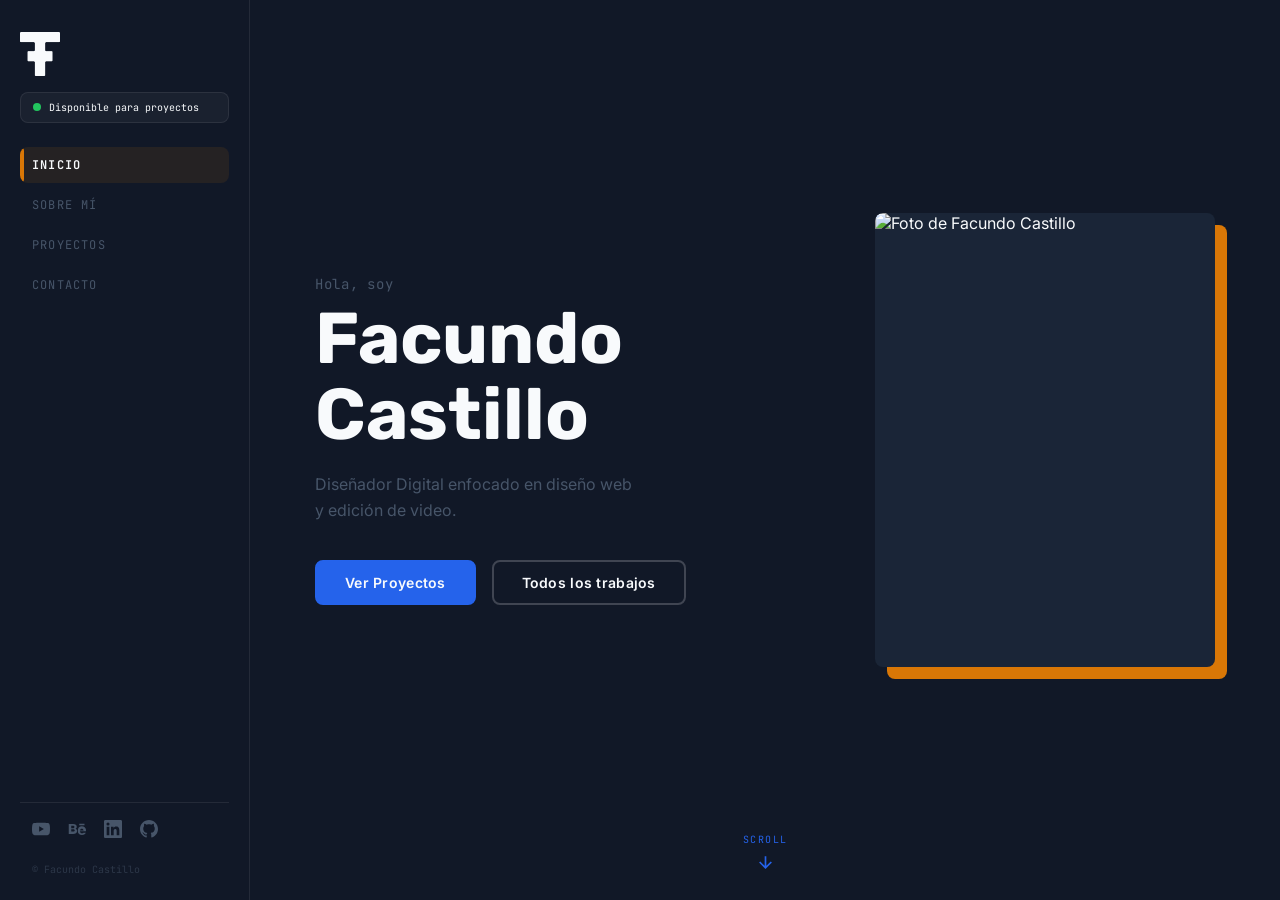
==== index.html @ 92f3fc0a "Portfolio Diseñador Digital" ====
<!DOCTYPE html>
<html lang="es">
<head>
  <meta charset="UTF-8" />
  <meta name="viewport" content="width=device-width, initial-scale=1.0" />
  <title>Facundo Castillo — Diseñador Digital</title>
  <link rel="preconnect" href="https://fonts.googleapis.com" />
  <link rel="preconnect" href="https://fonts.gstatic.com" crossorigin />
  <link href="https://fonts.googleapis.com/css2?family=Rubik:wght@700;900&family=Inter:wght@400;600&family=JetBrains+Mono:wght@400;600&display=swap" rel="stylesheet" />
  <link rel="stylesheet" href="estilos.css" />
</head>
<body>

  <!-- ===================== MENÚ LATERAL (DESKTOP) ===================== -->
  <nav class="menuLateral" id="menuLateral" aria-label="Navegación principal">

    <!-- Logo -->
    <div class="menuLateral__logo">
      <img src="img/logo.png" alt="Logo FC" class="logoImg">
    </div>

    <!-- Indicador de disponibilidad -->
    <div class="indicadorDisponibilidad" id="indicadorDisponibilidad">
      <span class="indicadorDisponibilidad__circulo" id="circuloEstado"></span>
      <span class="indicadorDisponibilidad__texto" id="textoEstado">Disponible para proyectos</span>
    </div>

    <!-- Links de navegación -->
    <ul class="menuLateral__lista" role="list">
      <li class="menuLateral__item">
        <a href="#inicio" class="menuLateral__enlace activo" data-seccion="inicio">
          <span class="menuLateral__indicador"></span>
          INICIO
        </a>
      </li>
      <li class="menuLateral__item">
        <a href="#sobreMi" class="menuLateral__enlace" data-seccion="sobreMi">
          <span class="menuLateral__indicador"></span>
          SOBRE MÍ
        </a>
      </li>
      <li class="menuLateral__item">
        <a href="#proyectos" class="menuLateral__enlace" data-seccion="proyectos">
          <span class="menuLateral__indicador"></span>
          PROYECTOS
        </a>
      </li>
      <li class="menuLateral__item">
        <a href="#contacto" class="menuLateral__enlace" data-seccion="contacto">
          <span class="menuLateral__indicador"></span>
          CONTACTO
        </a>
      </li>
    </ul>

    <!-- Redes sociales -->
    <div class="menuLateral__redes">
      <a href="#" class="redSocial" aria-label="YouTube" title="YouTube">
        <svg viewBox="0 0 24 24" fill="currentColor"><path d="M23.498 6.186a3.016 3.016 0 0 0-2.122-2.136C19.505 3.545 12 3.545 12 3.545s-7.505 0-9.377.505A3.017 3.017 0 0 0 .502 6.186C0 8.07 0 12 0 12s0 3.93.502 5.814a3.016 3.016 0 0 0 2.122 2.136c1.871.505 9.376.505 9.376.505s7.505 0 9.377-.505a3.015 3.015 0 0 0 2.122-2.136C24 15.93 24 12 24 12s0-3.93-.502-5.814zM9.545 15.568V8.432L15.818 12l-6.273 3.568z"/></svg>
      </a>
      <a href="#" class="redSocial" aria-label="Behance" title="Behance">
        <svg viewBox="0 0 24 24" fill="currentColor"><path d="M22 7h-7V5h7v2zm1.726 10c-.442 1.297-2.029 3-5.101 3-3.074 0-5.564-1.729-5.564-5.675 0-3.91 2.325-5.92 5.466-5.92 3.082 0 4.964 1.782 5.375 4.426.078.506.109 1.188.095 2.14H15.97c.13 3.211 3.483 3.312 4.588 2.029H23.726zm-7.714-3.073h4.738c-.109-1.862-1.287-2.406-2.188-2.406-1.013 0-2.28.515-2.55 2.406zM9.897 11.575c1.091-.46 1.752-1.354 1.752-2.668 0-2.339-1.688-3.672-4.675-3.672H1v13.532h5.848c3.253 0 5.255-1.483 5.255-4.053 0-1.544-.752-2.742-2.206-3.139zM4.348 7.762h2.287c1.039 0 1.935.389 1.935 1.543 0 1.154-.896 1.622-1.935 1.622H4.348V7.762zm0 7.512v-2.858h2.524c1.217 0 2.094.524 2.094 1.462 0 1.01-.877 1.396-2.094 1.396H4.348z"/></svg>
      </a>
      <a href="#" class="redSocial" aria-label="LinkedIn" title="LinkedIn">
        <svg viewBox="0 0 24 24" fill="currentColor"><path d="M20.447 20.452h-3.554v-5.569c0-1.328-.027-3.037-1.852-3.037-1.853 0-2.136 1.445-2.136 2.939v5.667H9.351V9h3.414v1.561h.046c.477-.9 1.637-1.85 3.37-1.85 3.601 0 4.267 2.37 4.267 5.455v6.286zM5.337 7.433a2.062 2.062 0 0 1-2.063-2.065 2.064 2.064 0 1 1 2.063 2.065zm1.782 13.019H3.555V9h3.564v11.452zM22.225 0H1.771C.792 0 0 .774 0 1.729v20.542C0 23.227.792 24 1.771 24h20.451C23.2 24 24 23.227 24 22.271V1.729C24 .774 23.2 0 22.222 0h.003z"/></svg>
      </a>
      <a href="#" class="redSocial" aria-label="GitHub" title="GitHub">
        <svg viewBox="0 0 24 24" fill="currentColor"><path d="M12 0c-6.626 0-12 5.373-12 12 0 5.302 3.438 9.8 8.207 11.387.599.111.793-.261.793-.577v-2.234c-3.338.726-4.033-1.416-4.033-1.416-.546-1.387-1.333-1.756-1.333-1.756-1.089-.745.083-.729.083-.729 1.205.084 1.839 1.237 1.839 1.237 1.07 1.834 2.807 1.304 3.492.997.107-.775.418-1.305.762-1.604-2.665-.305-5.467-1.334-5.467-5.931 0-1.311.469-2.381 1.236-3.221-.124-.303-.535-1.524.117-3.176 0 0 1.008-.322 3.301 1.23.957-.266 1.983-.399 3.003-.404 1.02.005 2.047.138 3.006.404 2.291-1.552 3.297-1.23 3.297-1.23.653 1.653.242 2.874.118 3.176.77.84 1.235 1.911 1.235 3.221 0 4.609-2.807 5.624-5.479 5.921.43.372.823 1.102.823 2.222v3.293c0 .319.192.694.801.576 4.765-1.589 8.199-6.086 8.199-11.386 0-6.627-5.373-12-12-12z"/></svg>
      </a>
    </div>

    <!-- Copyright -->
    <p class="menuLateral__copyright">© Facundo Castillo</p>
  </nav>

  <!-- ===================== CONTENIDO PRINCIPAL ===================== -->
  <main class="contenedorPrincipal" id="contenedorPrincipal">

    <!-- ===== SECCIÓN 1: INICIO / HERO ===== -->
    <section class="seccion seccionInicio" id="inicio" data-seccion="inicio">
      <div class="seccionInicio__contenido">
        <div class="seccionInicio__texto">
          <p class="seccionInicio__saludo">Hola, soy</p>
          <h1 class="seccionInicio__nombre">Facundo<br>Castillo</h1>
          <p class="seccionInicio__descripcion">
            Diseñador Digital enfocado en diseño web<br>y edición de video.
          </p>
          <div class="seccionInicio__botones">
            <a href="#proyectos" class="boton boton--primario">Ver Proyectos</a>
            <a href="proyectos.html" class="boton boton--secundario">Todos los trabajos</a>
          </div>
        </div>

        <!-- Foto con bloque Amber detrás -->
        <div class="seccionInicio__fotoContenedor">
          <div class="bloqueAmber" aria-hidden="true"></div>
          <div class="seccionInicio__fotoMarco">
            <img
              src="img/facundocastillo1.png"
              alt="Foto de Facundo Castillo"
              class="seccionInicio__foto"
              loading="eager"
            />
          </div>
        </div>
      </div>

      <!-- Indicador scroll -->
      <div class="indicadorScroll" aria-hidden="true">
        <span class="indicadorScroll__texto">SCROLL</span>
        <svg class="indicadorScroll__flecha" viewBox="0 0 24 24" fill="none" stroke="currentColor" stroke-width="2">
          <path d="M12 5v14M5 12l7 7 7-7"/>
        </svg>
      </div>
    </section>

    <!-- ===== SECCIÓN 2: SOBRE MÍ ===== -->
    <section class="seccion seccionSobreMi" id="sobreMi" data-seccion="sobreMi">
      <div class="seccionSobreMi__contenido">
        <div class="seccionSobreMi__encabezado animarEntrada">
          <span class="etiquetaTecnica">//about_me</span>
          <h2 class="seccionSobreMi__titulo">Sobre Mí</h2>
        </div>

        <div class="seccionSobreMi__grid">
          <div class="seccionSobreMi__texto animarEntrada">
            <p>Soy diseñador digital y me interesa el diseño como un proceso de construcción. Busco llegar a soluciones claras y funcionales a partir de decisiones concretas, entendiendo el diseño como una forma de comunicar con propósito.</p>
            <p>Vengo de disciplinas como la música, el skate o los videojuegos, donde mejorar implica práctica y repetición. Con el diseño me pasa algo similar: entiendo cada proyecto como un recorrido donde voy ordenando ideas hasta que encajan y cumplen una función clara.</p>
            <p>Trabajo principalmente en desarrollo web y contenido visual. Me interesa que lo que hago funcione, sea claro y se entienda, sin agregar complejidad innecesaria.</p>
          </div>

          <div class="seccionSobreMi__habilidades animarEntrada">
            <div class="tarjetaHabilidad">
              <span class="etiquetaTecnica">01</span>
              <h3>Diseño Web</h3>
              <p>UI/UX, prototipado, sistemas de diseño y componentes listos para producción.</p>
            </div>
            <div class="tarjetaHabilidad">
              <span class="etiquetaTecnica">02</span>
              <h3>Identidad Visual</h3>
              <p>Marca personal y corporativa, manuales de marca y sistemas visuales coherentes.</p>
            </div>
            <div class="tarjetaHabilidad">
              <span class="etiquetaTecnica">03</span>
              <h3>Edición de Video</h3>
              <p>Contenido audiovisual, motion graphics y piezas para redes sociales y plataformas.</p>
            </div>
          </div>
        </div>
      </div>

      <div class="indicadorScroll" aria-hidden="true">
        <span class="indicadorScroll__texto">SCROLL</span>
        <svg class="indicadorScroll__flecha" viewBox="0 0 24 24" fill="none" stroke="currentColor" stroke-width="2">
          <path d="M12 5v14M5 12l7 7 7-7"/>
        </svg>
      </div>
    </section>

    <!-- ===== SECCIÓN 3: PROYECTOS ===== -->
    <section class="seccion seccionProyectos" id="proyectos" data-seccion="proyectos">
      <div class="seccionProyectos__contenido">
        <div class="seccionProyectos__encabezado animarEntrada">
          <span class="etiquetaTecnica">//projects</span>
          <h2 class="seccionProyectos__titulo">Mis Proyectos</h2>
        </div>

        <!-- Grilla de ladrillos trabados -->
        <div class="rejillaLadrillos animarEntrada">

          <!-- Tarjeta grande -->
          <a href="proyectos.html" class="tarjetaLadrillo tarjetaLadrillo--grande" aria-label="Ver proyecto destacado">
            <div class="tarjetaLadrillo__imagen tarjetaLadrillo__imagen--placeholder">
              <div class="tarjetaLadrillo__overlay">
                <span class="etiquetaTecnica">2024</span>
                <h3>Identidad de Marca — FC</h3>
                <p>Diseño de sistema visual completo, logotipo y manual de marca personal.</p>
                <span class="tarjetaLadrillo__cta">Ver proyecto →</span>
              </div>
            </div>
          </a>

          <!-- Columna de tarjetas pequeñas -->
          <div class="columnaLadrillos">
            <a href="proyectos.html" class="tarjetaLadrillo tarjetaLadrillo--pequeña" aria-label="Ver proyecto web">
              <div class="tarjetaLadrillo__imagen tarjetaLadrillo__imagen--placeholder2">
                <div class="tarjetaLadrillo__overlay">
                  <span class="etiquetaTecnica">2024</span>
                  <h3>Portfolio Web</h3>
                  <span class="tarjetaLadrillo__cta">Ver proyecto →</span>
                </div>
              </div>
            </a>
            <a href="proyectos.html" class="tarjetaLadrillo tarjetaLadrillo--pequeña" aria-label="Ver proyecto de video">
              <div class="tarjetaLadrillo__imagen tarjetaLadrillo__imagen--placeholder3">
                <div class="tarjetaLadrillo__overlay">
                  <span class="etiquetaTecnica">2023</span>
                  <h3>Video Editorial</h3>
                  <span class="tarjetaLadrillo__cta">Ver proyecto →</span>
                </div>
              </div>
            </a>
          </div>
        </div>

        <div class="seccionProyectos__pie animarEntrada">
          <a href="proyectos.html" class="enlaceVerTodos">Ver todos los proyectos →</a>
        </div>
      </div>

      <div class="indicadorScroll" aria-hidden="true">
        <span class="indicadorScroll__texto">SCROLL</span>
        <svg class="indicadorScroll__flecha" viewBox="0 0 24 24" fill="none" stroke="currentColor" stroke-width="2">
          <path d="M12 5v14M5 12l7 7 7-7"/>
        </svg>
      </div>
    </section>

    <!-- ===== SECCIÓN 4: CONTACTO ===== -->
    <section class="seccion seccionContacto" id="contacto" data-seccion="contacto">
      <div class="seccionContacto__contenido">
        <div class="animarEntrada">
          <span class="etiquetaTecnica">//contact</span>
          <h2 class="seccionContacto__titulo">¿Trabajamos<br><em>juntos</em>?</h2>
          <p class="seccionContacto__descripcion">
            Estoy disponible para proyectos freelance, colaboraciones y oportunidades a tiempo completo. Si tenés un proyecto en mente, hablemos.
          </p>
          <a href="mailto:hola@facundocastillo.com" class="boton boton--primario boton--grande">
            Escribime un mensaje
          </a>
        </div>

        <div class="seccionContacto__datos animarEntrada">
          <div class="datoContacto">
            <span class="etiquetaTecnica">email</span>
            <a href="mailto:hola@facundocastillo.com">hola@facundocastillo.com</a>
          </div>
          <div class="datoContacto">
            <span class="etiquetaTecnica">ubicación</span>
            <span>Montevideo, Uruguay</span>
          </div>
          <div class="datoContacto">
            <span class="etiquetaTecnica">disponibilidad</span>
            <span class="estadoDisponible">● Abierto a proyectos</span>
          </div>
        </div>
      </div>

      <footer class="piePagina">
        <p>© 2024 Facundo Castillo. Diseñado y construido con propósito.</p>
      </footer>
    </section>

  </main>

  <!-- ===================== MENÚ INFERIOR (MOBILE) ===================== -->
  <nav class="menuMobile" id="menuMobile" aria-label="Navegación móvil">
    <a href="#inicio" class="menuMobile__item activo" data-seccion="inicio">
      <svg viewBox="0 0 24 24" fill="none" stroke="currentColor" stroke-width="2"><path d="M3 9l9-7 9 7v11a2 2 0 0 1-2 2H5a2 2 0 0 1-2-2z"/><polyline points="9 22 9 12 15 12 15 22"/></svg>
      <span>Inicio</span>
    </a>
    <a href="#sobreMi" class="menuMobile__item" data-seccion="sobreMi">
      <svg viewBox="0 0 24 24" fill="none" stroke="currentColor" stroke-width="2"><path d="M20 21v-2a4 4 0 0 0-4-4H8a4 4 0 0 0-4 4v2"/><circle cx="12" cy="7" r="4"/></svg>
      <span>Sobre Mí</span>
    </a>
    <a href="#proyectos" class="menuMobile__item" data-seccion="proyectos">
      <svg viewBox="0 0 24 24" fill="none" stroke="currentColor" stroke-width="2"><rect x="3" y="3" width="7" height="7"/><rect x="14" y="3" width="7" height="7"/><rect x="14" y="14" width="7" height="7"/><rect x="3" y="14" width="7" height="7"/></svg>
      <span>Proyectos</span>
    </a>
    <a href="#contacto" class="menuMobile__item" data-seccion="contacto">
      <svg viewBox="0 0 24 24" fill="none" stroke="currentColor" stroke-width="2"><path d="M4 4h16c1.1 0 2 .9 2 2v12c0 1.1-.9 2-2 2H4c-1.1 0-2-.9-2-2V6c0-1.1.9-2 2-2z"/><polyline points="22,6 12,13 2,6"/></svg>
      <span>Contacto</span>
    </a>
  </nav>

  <script src="scripts.js"></script>
</body>
</html>
---- estilos.css ----
/* ================================================================
   FACUNDO CASTILLO — Portfolio Personal
   Sistema de diseño basado en manual de marca
   ================================================================ */

/* ---------------------------------------------------------------
   VARIABLES GLOBALES (Sistema de colores y tipografías)
--------------------------------------------------------------- */
:root {
  /* Colores principales */
  --color-fondo:          #111827; /* Oxford Blue */
  --color-texto:          #F8FAFC; /* Ghost White */
  --color-acento:         #2563EB; /* Electric Blue */
  --color-cuerpo:         #475569; /* Slate Grey */
  --color-autor:          #D97706; /* Amber */

  /* Colores derivados */
  --color-superficie:     #1a2537;
  --color-borde:          rgba(248, 250, 252, 0.08);
  --color-overlay:        rgba(17, 24, 39, 0.85);

  /* Tipografías */
  --fuente-logo:          'Rubik', sans-serif;
  --fuente-lectura:       'Inter', sans-serif;
  --fuente-tecnica:       'JetBrains Mono', monospace;

  /* Espaciados */
  --ancho-menu:           250px;
  --alto-menu-mobile:     70px;
  --radio-borde:          8px;

  /* Transiciones */
  --transicion-rebote:    cubic-bezier(0.34, 1.56, 0.64, 1);
  --transicion-suave:     cubic-bezier(0.25, 0.46, 0.45, 0.94);
  --duracion-animacion:   0.6s;
}

/* ---------------------------------------------------------------
   RESET Y BASE
--------------------------------------------------------------- */
*, *::before, *::after {
  box-sizing: border-box;
  margin: 0;
  padding: 0;
}

html {
  scroll-behavior: smooth;
  font-size: 16px;
  -webkit-font-smoothing: antialiased;
  -moz-osx-font-smoothing: grayscale;
}

body {
  background-color: var(--color-fondo);
  color: var(--color-texto);
  font-family: var(--fuente-lectura);
  overflow-x: hidden;
}

a {
  color: inherit;
  text-decoration: none;
}

img {
  max-width: 100%;
  display: block;
}

ul { list-style: none; }

/* ---------------------------------------------------------------
   LAYOUT PRINCIPAL: MENÚ LATERAL + CONTENIDO
--------------------------------------------------------------- */
.contenedorPrincipal {
  margin-left: var(--ancho-menu);
  height: 100dvh;
  overflow-y: scroll;
  scroll-snap-type: y mandatory;
  scroll-behavior: smooth;
}

/* ---------------------------------------------------------------
   SECCIÓN BASE (Scroll Snap)
--------------------------------------------------------------- */
.seccion {
  scroll-snap-align: start;
  min-height: 100dvh;
  display: flex;
  flex-direction: column;
  justify-content: center;
  position: relative;
  overflow: hidden;
}

/* ================================================================
   MENÚ LATERAL (Desktop)
================================================================ */
.menuLateral {
  position: fixed;
  top: 0;
  left: 0;
  width: var(--ancho-menu);
  height: 100dvh;
  background-color: var(--color-fondo);
  border-right: 1px solid var(--color-borde);
  display: flex;
  flex-direction: column;
  padding: 32px 20px 24px;
  z-index: 100;
  gap: 8px;
}

/* Logo en menú lateral */
.menuLateral__logo {
  display: flex;
  align-items: center;
  margin-bottom: 8px;
}

.logoImg {
  width: 40px;
  height: auto;
  max-height: 48px;
  object-fit: contain;
}

/* Indicador de disponibilidad */
.indicadorDisponibilidad {
  display: flex;
  align-items: center;
  gap: 8px;
  padding: 8px 12px;
  background-color: rgba(255,255,255,0.04);
  border-radius: var(--radio-borde);
  margin-bottom: 16px;
  border: 1px solid var(--color-borde);
}

.indicadorDisponibilidad__circulo {
  width: 8px;
  height: 8px;
  border-radius: 50%;
  flex-shrink: 0;
}

/* Estado: disponible */
.indicadorDisponibilidad__circulo.disponible {
  background-color: #22c55e;
  box-shadow: 0 0 0 0 rgba(34, 197, 94, 0.4);
  animation: pulso 2s infinite;
}

/* Estado: no disponible */
.indicadorDisponibilidad__circulo.noDisponible {
  background-color: #ef4444;
  box-shadow: 0 0 0 0 rgba(239, 68, 68, 0.4);
  animation: pulso 2s infinite;
}

@keyframes pulso {
  0%   { box-shadow: 0 0 0 0 currentColor; }
  70%  { box-shadow: 0 0 0 6px transparent; }
  100% { box-shadow: 0 0 0 0 transparent; }
}

.indicadorDisponibilidad__texto {
  font-family: var(--fuente-tecnica);
  font-size: 10px;
  color: var(--color-cuerpo);
  line-height: 1.3;
  color: var(--color-texto);
}

/* Lista de navegación */
.menuLateral__lista {
  display: flex;
  flex-direction: column;
  gap: 4px;
  flex: 1;
}

.menuLateral__enlace {
  display: flex;
  align-items: center;
  gap: 12px;
  padding: 10px 12px;
  font-family: var(--fuente-tecnica);
  font-size: 12px;
  letter-spacing: 0.1em;
  color: var(--color-cuerpo);
  border-radius: var(--radio-borde);
  transition: color var(--duracion-animacion) var(--transicion-suave),
              background-color var(--duracion-animacion) var(--transicion-suave);
  position: relative;
  overflow: hidden;
}

.menuLateral__enlace:hover {
  color: var(--color-texto);
  background-color: rgba(255,255,255,0.04);
}

/* Indicador Amber para el enlace activo */
.menuLateral__indicador {
  width: 4px;
  height: 100%;
  position: absolute;
  left: 0;
  top: 0;
  background-color: var(--color-autor);
  border-radius: 0 4px 4px 0;
  transform: scaleY(0);
  transition: transform 0.3s var(--transicion-rebote);
}

.menuLateral__enlace.activo {
  color: var(--color-texto);
  background-color: rgba(217, 119, 6, 0.1);
  font-weight: 600;
}

.menuLateral__enlace.activo .menuLateral__indicador {
  transform: scaleY(1);
}

/* Redes sociales */
.menuLateral__redes {
  display: flex;
  gap: 16px;
  padding: 16px 12px;
  border-top: 1px solid var(--color-borde);
}

.redSocial {
  width: 20px;
  height: 20px;
  color: var(--color-cuerpo);
  transition: color 0.3s var(--transicion-suave);
  display: flex;
  align-items: center;
}

.redSocial svg { width: 18px; height: 18px; }

.redSocial:hover { color: var(--color-texto); }

/* Copyright */
.menuLateral__copyright {
  font-family: var(--fuente-tecnica);
  font-size: 10px;
  color: var(--color-cuerpo);
  padding: 0 12px;
  opacity: 0.5;
}

/* ================================================================
   ETIQUETA TÉCNICA (reutilizable)
================================================================ */
.etiquetaTecnica {
  font-family: var(--fuente-tecnica);
  font-size: 11px;
  color: var(--color-autor);
  letter-spacing: 0.08em;
  display: block;
  margin-bottom: 8px;
}

/* ================================================================
   INDICADOR DE SCROLL
================================================================ */
.indicadorScroll {
  position: absolute;
  bottom: 28px;
  left: 50%;
  transform: translateX(-50%);
  display: flex;
  flex-direction: column;
  align-items: center;
  gap: 6px;
  color: var(--color-acento);
  animation: flotarScroll 2s ease-in-out infinite;
}

.indicadorScroll__texto {
  font-family: var(--fuente-tecnica);
  font-size: 10px;
  letter-spacing: 0.15em;
}

.indicadorScroll__flecha {
  width: 20px;
  height: 20px;
}

@keyframes flotarScroll {
  0%, 100% { transform: translateX(-50%) translateY(0); opacity: 1; }
  50%       { transform: translateX(-50%) translateY(6px); opacity: 0.5; }
}

/* ================================================================
   SECCIÓN INICIO (Hero)
================================================================ */
.seccionInicio {
  background-color: var(--color-fondo);
  padding: 60px 60px 80px;
}

.seccionInicio__contenido {
  display: flex;
  align-items: center;
  justify-content: space-between;
  gap: 40px;
  max-width: 900px;
  margin: 0 auto;
  width: 100%;
}

.seccionInicio__texto {
  flex: 1;
  max-width: 480px;
}

.seccionInicio__saludo {
  font-family: var(--fuente-tecnica);
  font-size: 14px;
  color: var(--color-cuerpo);
  margin-bottom: 8px;
  letter-spacing: 0.05em;
}

.seccionInicio__nombre {
  font-family: var(--fuente-logo);
  font-size: clamp(44px, 6vw, 72px);
  font-weight: 700;
  line-height: 1.05;
  color: var(--color-texto);
  margin-bottom: 20px;
}

.seccionInicio__descripcion {
  font-size: 16px;
  color: var(--color-cuerpo);
  line-height: 1.6;
  margin-bottom: 36px;
}

.seccionInicio__botones {
  display: flex;
  gap: 16px;
  flex-wrap: wrap;
}

/* Foto con bloque Amber (efecto profundidad/capas) */
.seccionInicio__fotoContenedor {
  position: relative;
  flex-shrink: 0;
  width: clamp(220px, 28vw, 340px);
  aspect-ratio: 3/4;
}

.bloqueAmber {
  position: absolute;
  top: 12px;
  left: 12px;
  width: 100%;
  height: 100%;
  background-color: var(--color-autor);
  border-radius: var(--radio-borde);
  z-index: 0;
}

.seccionInicio__fotoMarco {
  position: relative;
  z-index: 1;
  width: 100%;
  height: 100%;
  border-radius: var(--radio-borde);
  overflow: hidden;
  background-color: var(--color-superficie);
}

.seccionInicio__foto {
  width: 100%;
  height: 100%;
  object-fit: cover;
  object-position: top center;
  border-radius: var(--radio-borde);
  display: block;
  /* Si la imagen tiene fondo negro, lo mezclamos */
  mix-blend-mode: normal;
}

/* ================================================================
   BOTONES
================================================================ */
.boton {
  display: inline-flex;
  align-items: center;
  justify-content: center;
  padding: 12px 28px;
  border-radius: var(--radio-borde);
  font-family: var(--fuente-lectura);
  font-weight: 600;
  font-size: 14px;
  letter-spacing: 0.02em;
  transition: all 0.3s var(--transicion-rebote);
  cursor: pointer;
}

.boton--primario {
  background-color: var(--color-acento);
  color: var(--color-texto);
  border: 2px solid var(--color-acento);
}

.boton--primario:hover {
  background-color: transparent;
  color: var(--color-acento);
  transform: translateY(-2px);
}

.boton--secundario {
  background-color: transparent;
  color: var(--color-texto);
  border: 2px solid rgba(248, 250, 252, 0.2);
}

.boton--secundario:hover {
  border-color: var(--color-texto);
  transform: translateY(-2px);
}

.boton--grande {
  padding: 16px 40px;
  font-size: 16px;
}

/* ================================================================
   SECCIÓN SOBRE MÍ
================================================================ */
.seccionSobreMi {
  background-color: var(--color-texto); /* Ghost White para contraste */
  color: var(--color-fondo);
  padding: 80px 60px;
}

.seccionSobreMi .indicadorScroll {
  color: var(--color-acento);
}

.seccionSobreMi__contenido {
  max-width: 900px;
  margin: 0 auto;
  width: 100%;
}

.seccionSobreMi__encabezado {
  margin-bottom: 48px;
}

.seccionSobreMi__encabezado .etiquetaTecnica {
  color: var(--color-autor);
}

.seccionSobreMi__titulo {
  font-family: var(--fuente-logo);
  font-size: clamp(36px, 5vw, 56px);
  font-weight: 700;
  color: var(--color-fondo);
  line-height: 1.1;
}

.seccionSobreMi__grid {
  display: grid;
  grid-template-columns: 1fr 1fr;
  gap: 60px;
  align-items: start;
}

.seccionSobreMi__texto p {
  color: var(--color-cuerpo);
  line-height: 1.75;
  font-size: 15px;
  margin-bottom: 16px;
}

.seccionSobreMi__habilidades {
  display: flex;
  flex-direction: column;
  gap: 20px;
}

.tarjetaHabilidad {
  padding: 20px 24px;
  border-radius: var(--radio-borde);
  border: 1px solid rgba(17, 24, 39, 0.1);
  background-color: rgba(17, 24, 39, 0.03);
  transition: border-color 0.3s ease, transform 0.3s var(--transicion-rebote);
}

.tarjetaHabilidad:hover {
  border-color: var(--color-autor);
  transform: translateX(4px);
}

.tarjetaHabilidad h3 {
  font-family: var(--fuente-logo);
  font-size: 18px;
  color: var(--color-fondo);
  margin: 4px 0 8px;
}

.tarjetaHabilidad p {
  color: var(--color-cuerpo);
  font-size: 14px;
  line-height: 1.6;
}

/* ================================================================
   SECCIÓN PROYECTOS
================================================================ */
.seccionProyectos {
  background-color: var(--color-fondo);
  padding: 60px 60px 80px;
}

.seccionProyectos__contenido {
  max-width: 900px;
  margin: 0 auto;
  width: 100%;
  display: flex;
  flex-direction: column;
  gap: 32px;
}

.seccionProyectos__encabezado {
  display: flex;
  flex-direction: column;
}

.seccionProyectos__titulo {
  font-family: var(--fuente-logo);
  font-size: clamp(32px, 4vw, 52px);
  font-weight: 700;
  color: var(--color-texto);
  line-height: 1.1;
}

/* Rejilla de Ladrillos Trabados */
.rejillaLadrillos {
  display: grid;
  grid-template-columns: 1fr 1fr;
  gap: 16px;
  height: clamp(320px, 40vh, 460px);
}

.columnaLadrillos {
  display: flex;
  flex-direction: column;
  gap: 16px;
}

/* Tarjeta de proyecto */
.tarjetaLadrillo {
  display: block;
  border-radius: var(--radio-borde);
  overflow: hidden;
  position: relative;
  cursor: pointer;
  flex: 1;
}

.tarjetaLadrillo--grande {
  height: 100%;
}

.tarjetaLadrillo--pequeña {
  flex: 1;
}

.tarjetaLadrillo__imagen {
  width: 100%;
  height: 100%;
  position: relative;
  overflow: hidden;
  border-radius: var(--radio-borde);
  transition: transform 0.5s var(--transicion-suave);
}

/* Placeholders con gradientes temáticos */
.tarjetaLadrillo__imagen--placeholder {
  background: linear-gradient(135deg, #1a2537 0%, #0f1923 60%, #1a2537 100%);
}

.tarjetaLadrillo__imagen--placeholder::after {
  content: '';
  position: absolute;
  inset: 0;
  background: repeating-linear-gradient(
    45deg,
    transparent,
    transparent 20px,
    rgba(37, 99, 235, 0.04) 20px,
    rgba(37, 99, 235, 0.04) 40px
  );
}

.tarjetaLadrillo__imagen--placeholder2 {
  background: linear-gradient(135deg, #111827 0%, #1e1b4b 100%);
}

.tarjetaLadrillo__imagen--placeholder3 {
  background: linear-gradient(135deg, #111827 0%, #1c1917 100%);
}

.tarjetaLadrillo:hover .tarjetaLadrillo__imagen {
  transform: scale(1.03);
}

/* Overlay con info del proyecto */
.tarjetaLadrillo__overlay {
  position: absolute;
  inset: 0;
  padding: 24px;
  display: flex;
  flex-direction: column;
  justify-content: flex-end;
  background: linear-gradient(to top, rgba(17,24,39,0.95) 0%, transparent 60%);
  transition: background 0.3s ease;
  z-index: 2;
}

.tarjetaLadrillo:hover .tarjetaLadrillo__overlay {
  background: linear-gradient(to top, rgba(17,24,39,0.98) 0%, rgba(17,24,39,0.3) 100%);
}

.tarjetaLadrillo__overlay h3 {
  font-family: var(--fuente-logo);
  font-size: clamp(16px, 2vw, 22px);
  color: var(--color-texto);
  margin-bottom: 8px;
}

.tarjetaLadrillo__overlay p {
  color: var(--color-cuerpo);
  font-size: 13px;
  line-height: 1.5;
  margin-bottom: 12px;
}

.tarjetaLadrillo__cta {
  font-family: var(--fuente-tecnica);
  font-size: 12px;
  color: var(--color-acento);
  opacity: 0;
  transform: translateX(-8px);
  transition: opacity 0.3s ease, transform 0.3s var(--transicion-rebote);
  display: block;
}

.tarjetaLadrillo:hover .tarjetaLadrillo__cta {
  opacity: 1;
  transform: translateX(0);
}

/* Pie de sección proyectos */
.seccionProyectos__pie {
  display: flex;
  justify-content: flex-end;
}

.enlaceVerTodos {
  font-family: var(--fuente-tecnica);
  font-size: 13px;
  color: var(--color-cuerpo);
  letter-spacing: 0.05em;
  transition: color 0.3s ease, letter-spacing 0.3s ease;
}

.enlaceVerTodos:hover {
  color: var(--color-acento);
  letter-spacing: 0.1em;
}

/* ================================================================
   SECCIÓN CONTACTO
================================================================ */
.seccionContacto {
  background-color: var(--color-superficie);
  padding: 60px 60px 40px;
  justify-content: space-between;
}

.seccionContacto__contenido {
  max-width: 900px;
  margin: 0 auto;
  width: 100%;
  display: grid;
  grid-template-columns: 1.4fr 1fr;
  gap: 60px;
  align-items: start;
  flex: 1;
  padding-top: 40px;
}

.seccionContacto__titulo {
  font-family: var(--fuente-logo);
  font-size: clamp(40px, 6vw, 80px);
  font-weight: 700;
  line-height: 1.05;
  color: var(--color-texto);
  margin: 8px 0 20px;
}

.seccionContacto__titulo em {
  font-style: normal;
  color: var(--color-autor);
}

.seccionContacto__descripcion {
  color: var(--color-cuerpo);
  font-size: 15px;
  line-height: 1.7;
  margin-bottom: 36px;
  max-width: 400px;
}

.seccionContacto__datos {
  display: flex;
  flex-direction: column;
  gap: 28px;
  padding-top: 56px;
}

.datoContacto {
  display: flex;
  flex-direction: column;
  gap: 6px;
}

.datoContacto .etiquetaTecnica {
  margin-bottom: 2px;
}

.datoContacto a,
.datoContacto span {
  font-size: 14px;
  color: var(--color-cuerpo);
  transition: color 0.3s ease;
}

.datoContacto a:hover { color: var(--color-acento); }

.estadoDisponible {
  color: #22c55e !important;
  font-family: var(--fuente-tecnica);
  font-size: 13px !important;
}

/* Pie de página */
.piePagina {
  max-width: 900px;
  margin: 0 auto;
  width: 100%;
  padding: 24px 0 0;
  border-top: 1px solid var(--color-borde);
}

.piePagina p {
  font-family: var(--fuente-tecnica);
  font-size: 11px;
  color: var(--color-cuerpo);
  opacity: 0.5;
}

/* ================================================================
   MENÚ INFERIOR MOBILE
================================================================ */
.menuMobile {
  display: none;
  position: fixed;
  bottom: 0;
  left: 0;
  right: 0;
  height: var(--alto-menu-mobile);
  background-color: rgba(17, 24, 39, 0.95);
  backdrop-filter: blur(20px);
  -webkit-backdrop-filter: blur(20px);
  border-top: 1px solid var(--color-borde);
  z-index: 100;
  padding: 0 8px;
  padding-bottom: env(safe-area-inset-bottom, 0px);
}

.menuMobile__item {
  flex: 1;
  display: flex;
  flex-direction: column;
  align-items: center;
  justify-content: center;
  gap: 4px;
  color: var(--color-cuerpo);
  font-family: var(--fuente-tecnica);
  font-size: 10px;
  letter-spacing: 0.03em;
  transition: color 0.3s var(--transicion-rebote);
  position: relative;
  padding: 8px 4px;
}

.menuMobile__item svg {
  width: 22px;
  height: 22px;
  stroke-width: 1.8;
  transition: transform 0.3s var(--transicion-rebote);
}

.menuMobile__item.activo {
  color: var(--color-autor);
}

.menuMobile__item.activo svg {
  transform: translateY(-2px);
}

.menuMobile__item.activo::after {
  content: '';
  position: absolute;
  top: 0;
  left: 50%;
  transform: translateX(-50%);
  width: 32px;
  height: 3px;
  background-color: var(--color-autor);
  border-radius: 0 0 4px 4px;
}

/* ================================================================
   ANIMACIONES DE ENTRADA (Intersection Observer)
================================================================ */
.animarEntrada {
  opacity: 0;
  transform: translateY(28px);
  transition:
    opacity var(--duracion-animacion) var(--transicion-suave),
    transform var(--duracion-animacion) var(--transicion-rebote);
}

.animarEntrada.visible {
  opacity: 1;
  transform: translateY(0);
}

/* Retardo escalonado para elementos dentro de una sección */
.animarEntrada:nth-child(1) { transition-delay: 0.05s; }
.animarEntrada:nth-child(2) { transition-delay: 0.15s; }
.animarEntrada:nth-child(3) { transition-delay: 0.25s; }

/* ================================================================
   ESTILOS DE SELECCIÓN
================================================================ */
::selection {
  background-color: var(--color-autor);
  color: var(--color-fondo);
}

/* ================================================================
   SCROLLBAR personalizada (solo Chrome/Edge)
================================================================ */
.contenedorPrincipal::-webkit-scrollbar {
  width: 4px;
}

.contenedorPrincipal::-webkit-scrollbar-track {
  background: var(--color-fondo);
}

.contenedorPrincipal::-webkit-scrollbar-thumb {
  background: var(--color-autor);
  border-radius: 2px;
}

/* ================================================================
   RESPONSIVE — MOBILE / TABLET
================================================================ */
@media (max-width: 900px) {
  /* Ocultar menú lateral */
  .menuLateral { display: none; }

  /* Mostrar menú mobile */
  .menuMobile {
    display: flex;
    align-items: stretch;
  }

  /* Quitar margen del menú lateral */
  .contenedorPrincipal {
    margin-left: 0;
    padding-bottom: var(--alto-menu-mobile);
  }

  /* Secciones — padding reducido */
  .seccionInicio { padding: 60px 24px 80px; }
  .seccionSobreMi { padding: 60px 24px 80px; }
  .seccionProyectos { padding: 60px 24px 80px; }
  .seccionContacto { padding: 60px 24px 40px; }

  /* Hero: apilar verticalmente */
  .seccionInicio__contenido {
    flex-direction: column-reverse;
    align-items: flex-start;
    gap: 32px;
  }

  .seccionInicio__fotoContenedor {
    width: min(260px, 70vw);
    align-self: center;
  }

  .seccionInicio__nombre { font-size: clamp(40px, 10vw, 60px); }

  /* Sobre mí: una columna */
  .seccionSobreMi__grid {
    grid-template-columns: 1fr;
    gap: 36px;
  }

  /* Proyectos */
  .rejillaLadrillos {
    grid-template-columns: 1fr;
    height: auto;
    gap: 12px;
  }

  .tarjetaLadrillo--grande { height: 240px; }
  .tarjetaLadrillo--pequeña { height: 160px; }

  .columnaLadrillos {
    flex-direction: row;
    gap: 12px;
  }

  /* Contacto */
  .seccionContacto__contenido {
    grid-template-columns: 1fr;
    gap: 36px;
  }

  .seccionContacto__datos { padding-top: 0; }

  /* Ocultar indicadores de scroll en mobile */
  .indicadorScroll { display: none; }
}

@media (max-width: 480px) {
  .seccionInicio__botones {
    flex-direction: column;
    width: 100%;
  }

  .boton { width: 100%; text-align: center; }

  .columnaLadrillos { flex-direction: column; }
  .tarjetaLadrillo--pequeña { height: 140px; }
}
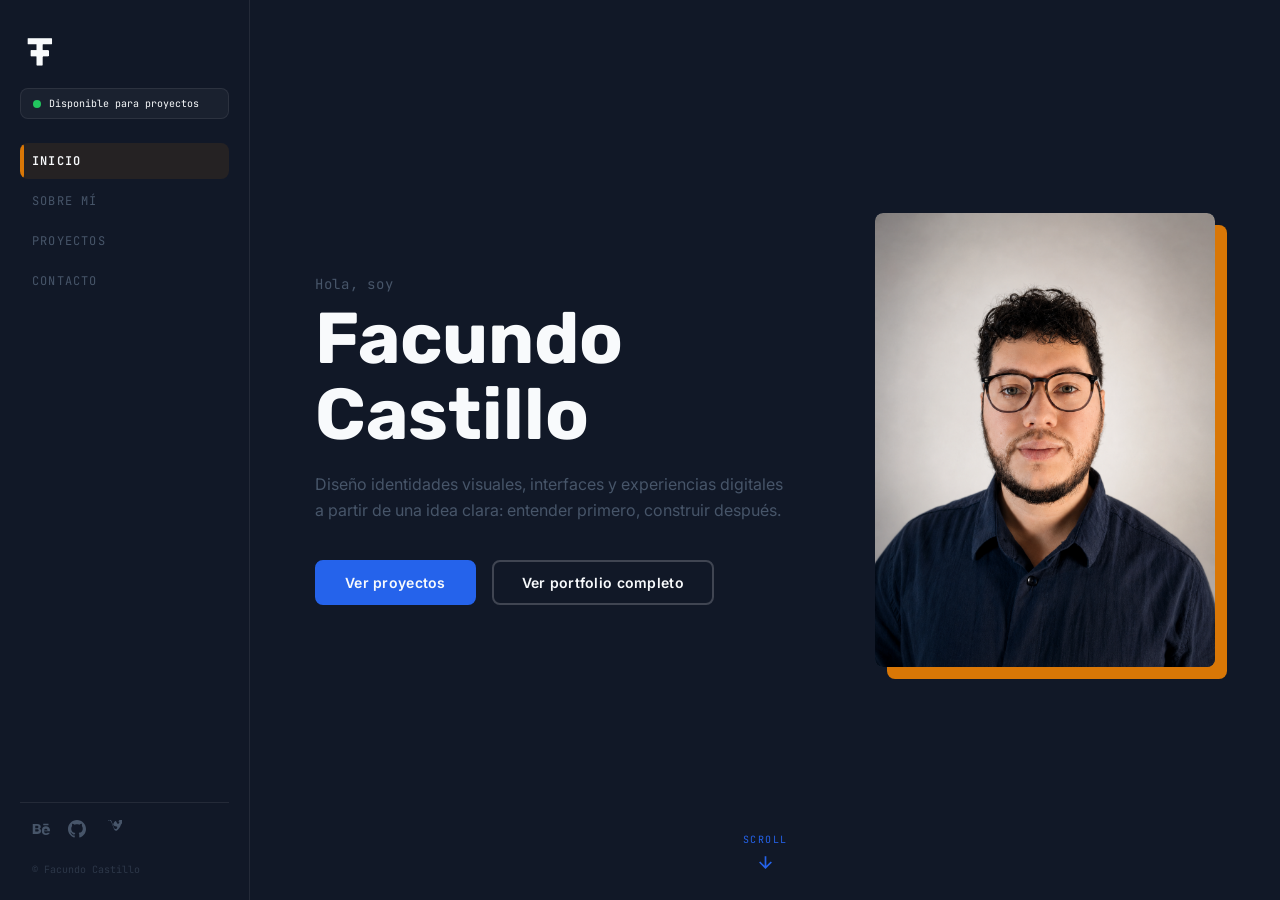
==== commit d2e49466: "Actualiza portfolio con proyectos finales" ====
--- a/index.html
+++ b/index.html
@@ -4,6 +4,7 @@
   <meta charset="UTF-8" />
   <meta name="viewport" content="width=device-width, initial-scale=1.0" />
   <title>Facundo Castillo — Diseñador Digital</title>
+  <link rel="icon" type="image/png" href="img/logoblanco.png" />
   <link rel="preconnect" href="https://fonts.googleapis.com" />
   <link rel="preconnect" href="https://fonts.gstatic.com" crossorigin />
   <link href="https://fonts.googleapis.com/css2?family=Rubik:wght@700;900&family=Inter:wght@400;600&family=JetBrains+Mono:wght@400;600&display=swap" rel="stylesheet" />
@@ -16,7 +17,9 @@
 
     <!-- Logo -->
     <div class="menuLateral__logo">
-      <img src="img/logo.png" alt="Logo FC" class="logoImg">
+      <a href="index.html#inicio" aria-label="Ir al inicio">
+        <img src="img/logoblanco.png" alt="Monograma FC" class="logoImg">
+      </a>
     </div>
 
     <!-- Indicador de disponibilidad -->
@@ -55,17 +58,14 @@
 
     <!-- Redes sociales -->
     <div class="menuLateral__redes">
-      <a href="#" class="redSocial" aria-label="YouTube" title="YouTube">
-        <svg viewBox="0 0 24 24" fill="currentColor"><path d="M23.498 6.186a3.016 3.016 0 0 0-2.122-2.136C19.505 3.545 12 3.545 12 3.545s-7.505 0-9.377.505A3.017 3.017 0 0 0 .502 6.186C0 8.07 0 12 0 12s0 3.93.502 5.814a3.016 3.016 0 0 0 2.122 2.136c1.871.505 9.376.505 9.376.505s7.505 0 9.377-.505a3.015 3.015 0 0 0 2.122-2.136C24 15.93 24 12 24 12s0-3.93-.502-5.814zM9.545 15.568V8.432L15.818 12l-6.273 3.568z"/></svg>
-      </a>
-      <a href="#" class="redSocial" aria-label="Behance" title="Behance">
+      <a href="https://www.behance.net/fhcastillo" class="redSocial" aria-label="Behance" title="Behance" target="_blank" rel="noopener noreferrer">
         <svg viewBox="0 0 24 24" fill="currentColor"><path d="M22 7h-7V5h7v2zm1.726 10c-.442 1.297-2.029 3-5.101 3-3.074 0-5.564-1.729-5.564-5.675 0-3.91 2.325-5.92 5.466-5.92 3.082 0 4.964 1.782 5.375 4.426.078.506.109 1.188.095 2.14H15.97c.13 3.211 3.483 3.312 4.588 2.029H23.726zm-7.714-3.073h4.738c-.109-1.862-1.287-2.406-2.188-2.406-1.013 0-2.28.515-2.55 2.406zM9.897 11.575c1.091-.46 1.752-1.354 1.752-2.668 0-2.339-1.688-3.672-4.675-3.672H1v13.532h5.848c3.253 0 5.255-1.483 5.255-4.053 0-1.544-.752-2.742-2.206-3.139zM4.348 7.762h2.287c1.039 0 1.935.389 1.935 1.543 0 1.154-.896 1.622-1.935 1.622H4.348V7.762zm0 7.512v-2.858h2.524c1.217 0 2.094.524 2.094 1.462 0 1.01-.877 1.396-2.094 1.396H4.348z"/></svg>
       </a>
-      <a href="#" class="redSocial" aria-label="LinkedIn" title="LinkedIn">
-        <svg viewBox="0 0 24 24" fill="currentColor"><path d="M20.447 20.452h-3.554v-5.569c0-1.328-.027-3.037-1.852-3.037-1.853 0-2.136 1.445-2.136 2.939v5.667H9.351V9h3.414v1.561h.046c.477-.9 1.637-1.85 3.37-1.85 3.601 0 4.267 2.37 4.267 5.455v6.286zM5.337 7.433a2.062 2.062 0 0 1-2.063-2.065 2.064 2.064 0 1 1 2.063 2.065zm1.782 13.019H3.555V9h3.564v11.452zM22.225 0H1.771C.792 0 0 .774 0 1.729v20.542C0 23.227.792 24 1.771 24h20.451C23.2 24 24 23.227 24 22.271V1.729C24 .774 23.2 0 22.222 0h.003z"/></svg>
-      </a>
-      <a href="#" class="redSocial" aria-label="GitHub" title="GitHub">
+      <a href="https://github.com/facundoCastilloUy" class="redSocial" aria-label="GitHub" title="GitHub" target="_blank" rel="noopener noreferrer">
         <svg viewBox="0 0 24 24" fill="currentColor"><path d="M12 0c-6.626 0-12 5.373-12 12 0 5.302 3.438 9.8 8.207 11.387.599.111.793-.261.793-.577v-2.234c-3.338.726-4.033-1.416-4.033-1.416-.546-1.387-1.333-1.756-1.333-1.756-1.089-.745.083-.729.083-.729 1.205.084 1.839 1.237 1.839 1.237 1.07 1.834 2.807 1.304 3.492.997.107-.775.418-1.305.762-1.604-2.665-.305-5.467-1.334-5.467-5.931 0-1.311.469-2.381 1.236-3.221-.124-.303-.535-1.524.117-3.176 0 0 1.008-.322 3.301 1.23.957-.266 1.983-.399 3.003-.404 1.02.005 2.047.138 3.006.404 2.291-1.552 3.297-1.23 3.297-1.23.653 1.653.242 2.874.118 3.176.77.84 1.235 1.911 1.235 3.221 0 4.609-2.807 5.624-5.479 5.921.43.372.823 1.102.823 2.222v3.293c0 .319.192.694.801.576 4.765-1.589 8.199-6.086 8.199-11.386 0-6.627-5.373-12-12-12z"/></svg>
+      </a>
+      <a href="https://vimeo.com/user52038967" class="redSocial" aria-label="Vimeo" title="Vimeo" target="_blank" rel="noopener noreferrer">
+        <svg viewBox="0 0 24 24" fill="currentColor"><path d="M22.313 6.657c-.051 1.142-.853 2.704-2.404 4.69-1.603 2.044-2.956 3.066-4.06 3.066-1.061 0-1.985-.98-2.772-2.939-.96-2.447-1.905-4.895-2.83-7.344-.936-2.507-1.963-3.76-3.082-3.76-.118 0-.55.278-1.298.835l-.79-.982C6.735.286 7.174 0 8.127 0c1.08 0 1.842.748 2.284 2.245.49 1.625 1.059 3.273 1.707 4.946 1.12 3.3 2.169 4.95 3.148 4.95.871 0 1.548-.428 2.029-1.285.477-.858.577-1.507.3-1.946-.325-.477-1.125-.716-2.402-.716-1.411 0-2.325-.463-2.743-1.387-.375-.84-.028-2.096 1.048-3.766.74-1.175 1.251-1.79 1.533-1.848.586-.119 1.125.345 1.607 1.378.436.92.813 1.602 1.132 2.047.277.37.612.556 1.003.556.57 0 1.065-.468 1.485-1.404.369-.826.43-1.286.181-1.383-.126-.046-.55-.01-1.265.106.6-1.967 1.668-2.964 3.2-3.002 1.881-.045 2.805 1.067 2.771 3.339z"/></svg>
       </a>
     </div>
 
@@ -83,11 +83,11 @@
           <p class="seccionInicio__saludo">Hola, soy</p>
           <h1 class="seccionInicio__nombre">Facundo<br>Castillo</h1>
           <p class="seccionInicio__descripcion">
-            Diseñador Digital enfocado en diseño web<br>y edición de video.
+            Diseño identidades visuales, interfaces y experiencias digitales a partir de una idea clara: entender primero, construir después.
           </p>
           <div class="seccionInicio__botones">
-            <a href="#proyectos" class="boton boton--primario">Ver Proyectos</a>
-            <a href="proyectos.html" class="boton boton--secundario">Todos los trabajos</a>
+            <a href="#proyectos" class="boton boton--primario">Ver proyectos</a>
+            <a href="proyectos.html" class="boton boton--secundario">Ver portfolio completo</a>
           </div>
         </div>
 
@@ -96,7 +96,7 @@
           <div class="bloqueAmber" aria-hidden="true"></div>
           <div class="seccionInicio__fotoMarco">
             <img
-              src="img/facundocastillo1.png"
+              src="img/fotofacundo.png"
               alt="Foto de Facundo Castillo"
               class="seccionInicio__foto"
               loading="eager"
@@ -114,7 +114,7 @@
       </div>
     </section>
 
-    <!-- ===== SECCIÓN 2: SOBRE MÍ ===== -->
+    <!-- ===== SECCIÓN 3: SOBRE MÍ ===== -->
     <section class="seccion seccionSobreMi" id="sobreMi" data-seccion="sobreMi">
       <div class="seccionSobreMi__contenido">
         <div class="seccionSobreMi__encabezado animarEntrada">
@@ -124,26 +124,30 @@
 
         <div class="seccionSobreMi__grid">
           <div class="seccionSobreMi__texto animarEntrada">
-            <p>Soy diseñador digital y me interesa el diseño como un proceso de construcción. Busco llegar a soluciones claras y funcionales a partir de decisiones concretas, entendiendo el diseño como una forma de comunicar con propósito.</p>
-            <p>Vengo de disciplinas como la música, el skate o los videojuegos, donde mejorar implica práctica y repetición. Con el diseño me pasa algo similar: entiendo cada proyecto como un recorrido donde voy ordenando ideas hasta que encajan y cumplen una función clara.</p>
-            <p>Trabajo principalmente en desarrollo web y contenido visual. Me interesa que lo que hago funcione, sea claro y se entienda, sin agregar complejidad innecesaria.</p>
+            <p>Soy diseñador digital y entiendo el diseño como un proceso de investigación y construcción. Trabajo desde el criterio y la claridad para transformar ideas en interfaces, identidades y productos coherentes.</p>
+            <p>Cada proyecto es un sistema: primero se definen los fundamentos, luego se estructuran los componentes y al final se construye una experiencia con sentido.</p>
           </div>
 
           <div class="seccionSobreMi__habilidades animarEntrada">
             <div class="tarjetaHabilidad">
-              <span class="etiquetaTecnica">01</span>
-              <h3>Diseño Web</h3>
-              <p>UI/UX, prototipado, sistemas de diseño y componentes listos para producción.</p>
-            </div>
-            <div class="tarjetaHabilidad">
-              <span class="etiquetaTecnica">02</span>
-              <h3>Identidad Visual</h3>
-              <p>Marca personal y corporativa, manuales de marca y sistemas visuales coherentes.</p>
-            </div>
-            <div class="tarjetaHabilidad">
-              <span class="etiquetaTecnica">03</span>
-              <h3>Edición de Video</h3>
-              <p>Contenido audiovisual, motion graphics y piezas para redes sociales y plataformas.</p>
+              <span class="etiquetaTecnica">Diseño web</span>
+              <h3>Interfaces y landing pages</h3>
+              <p>Arquitectura de información, UI modular y desarrollo frontend con foco en claridad.</p>
+            </div>
+            <div class="tarjetaHabilidad">
+              <span class="etiquetaTecnica">Identidad visual</span>
+              <h3>Sistemas de marca</h3>
+              <p>Construcción de marcas con criterio, paletas, tipografías y aplicación sistemática.</p>
+            </div>
+            <div class="tarjetaHabilidad">
+              <span class="etiquetaTecnica">UX/UI</span>
+              <h3>Experiencias pensadas</h3>
+              <p>Diseño centrado en la usabilidad y en la consistencia de cada interacción.</p>
+            </div>
+            <div class="tarjetaHabilidad">
+              <span class="etiquetaTecnica">Producto digital</span>
+              <h3>Proyectos con propósito</h3>
+              <p>Me enfoco en soluciones escalables y con sentido para producto digital.</p>
             </div>
           </div>
         </div>
@@ -157,54 +161,19 @@
       </div>
     </section>
 
-    <!-- ===== SECCIÓN 3: PROYECTOS ===== -->
+    <!-- ===== SECCIÓN 4: PROYECTOS ===== -->
     <section class="seccion seccionProyectos" id="proyectos" data-seccion="proyectos">
       <div class="seccionProyectos__contenido">
         <div class="seccionProyectos__encabezado animarEntrada">
           <span class="etiquetaTecnica">//projects</span>
-          <h2 class="seccionProyectos__titulo">Mis Proyectos</h2>
-        </div>
-
-        <!-- Grilla de ladrillos trabados -->
-        <div class="rejillaLadrillos animarEntrada">
-
-          <!-- Tarjeta grande -->
-          <a href="proyectos.html" class="tarjetaLadrillo tarjetaLadrillo--grande" aria-label="Ver proyecto destacado">
-            <div class="tarjetaLadrillo__imagen tarjetaLadrillo__imagen--placeholder">
-              <div class="tarjetaLadrillo__overlay">
-                <span class="etiquetaTecnica">2024</span>
-                <h3>Identidad de Marca — FC</h3>
-                <p>Diseño de sistema visual completo, logotipo y manual de marca personal.</p>
-                <span class="tarjetaLadrillo__cta">Ver proyecto →</span>
-              </div>
-            </div>
-          </a>
-
-          <!-- Columna de tarjetas pequeñas -->
-          <div class="columnaLadrillos">
-            <a href="proyectos.html" class="tarjetaLadrillo tarjetaLadrillo--pequeña" aria-label="Ver proyecto web">
-              <div class="tarjetaLadrillo__imagen tarjetaLadrillo__imagen--placeholder2">
-                <div class="tarjetaLadrillo__overlay">
-                  <span class="etiquetaTecnica">2024</span>
-                  <h3>Portfolio Web</h3>
-                  <span class="tarjetaLadrillo__cta">Ver proyecto →</span>
-                </div>
-              </div>
-            </a>
-            <a href="proyectos.html" class="tarjetaLadrillo tarjetaLadrillo--pequeña" aria-label="Ver proyecto de video">
-              <div class="tarjetaLadrillo__imagen tarjetaLadrillo__imagen--placeholder3">
-                <div class="tarjetaLadrillo__overlay">
-                  <span class="etiquetaTecnica">2023</span>
-                  <h3>Video Editorial</h3>
-                  <span class="tarjetaLadrillo__cta">Ver proyecto →</span>
-                </div>
-              </div>
-            </a>
-          </div>
-        </div>
+          <h2 class="seccionProyectos__titulo">Proyectos destacados</h2>
+          <p>Seis proyectos representativos de identidad visual, diseño de producto y experiencias digitales.</p>
+        </div>
+
+        <div class="cardsProyectos animarEntrada" id="cardsProyectos" aria-live="polite"></div>
 
         <div class="seccionProyectos__pie animarEntrada">
-          <a href="proyectos.html" class="enlaceVerTodos">Ver todos los proyectos →</a>
+          <a href="proyectos.html" class="boton boton--secundario">Ver todos los proyectos →</a>
         </div>
       </div>
 
@@ -216,17 +185,17 @@
       </div>
     </section>
 
-    <!-- ===== SECCIÓN 4: CONTACTO ===== -->
+    <!-- ===== SECCIÓN 5: CONTACTO ===== -->
     <section class="seccion seccionContacto" id="contacto" data-seccion="contacto">
       <div class="seccionContacto__contenido">
         <div class="animarEntrada">
           <span class="etiquetaTecnica">//contact</span>
-          <h2 class="seccionContacto__titulo">¿Trabajamos<br><em>juntos</em>?</h2>
+          <h2 class="seccionContacto__titulo">Contacto</h2>
           <p class="seccionContacto__descripcion">
-            Estoy disponible para proyectos freelance, colaboraciones y oportunidades a tiempo completo. Si tenés un proyecto en mente, hablemos.
+            Si querés trabajar con claridad, criterio y un enfoque digital sólido, escribime y conversamos sobre el proyecto.
           </p>
           <a href="mailto:hola@facundocastillo.com" class="boton boton--primario boton--grande">
-            Escribime un mensaje
+            Enviar email
           </a>
         </div>
 
@@ -241,13 +210,13 @@
           </div>
           <div class="datoContacto">
             <span class="etiquetaTecnica">disponibilidad</span>
-            <span class="estadoDisponible">● Abierto a proyectos</span>
+            <span class="estadoDisponible">● Abierto a nuevos proyectos</span>
           </div>
         </div>
       </div>
 
       <footer class="piePagina">
-        <p>© 2024 Facundo Castillo. Diseñado y construido con propósito.</p>
+        <p>© 2024 Facundo Castillo. Diseño digital con criterio.</p>
       </footer>
     </section>
 
--- a/estilos.css
+++ b/estilos.css
@@ -388,7 +388,6 @@
   object-position: top center;
   border-radius: var(--radio-borde);
   display: block;
-  /* Si la imagen tiene fondo negro, lo mezclamos */
   mix-blend-mode: normal;
 }
 
@@ -523,166 +522,165 @@
 ================================================================ */
 .seccionProyectos {
   background-color: var(--color-fondo);
-  padding: 60px 60px 80px;
+  height: 100vh;
+  padding: 30px 46px 26px;
+  display: flex;
+  align-items: stretch;
+  overflow: hidden;
 }
 
 .seccionProyectos__contenido {
-  max-width: 900px;
+  max-width: 1180px;
   margin: 0 auto;
   width: 100%;
   display: flex;
   flex-direction: column;
-  gap: 32px;
+  gap: 24px;
+  height: 100%;
 }
 
 .seccionProyectos__encabezado {
   display: flex;
   flex-direction: column;
+  gap: 12px;
+}
+
+.seccionProyectos__encabezado p {
+  max-width: 720px;
+  color: var(--color-cuerpo);
+  line-height: 1.7;
+  font-size: 14px;
 }
 
 .seccionProyectos__titulo {
   font-family: var(--fuente-logo);
-  font-size: clamp(32px, 4vw, 52px);
+  font-size: clamp(28px, 3.6vw, 50px);
   font-weight: 700;
   color: var(--color-texto);
-  line-height: 1.1;
-}
-
-/* Rejilla de Ladrillos Trabados */
-.rejillaLadrillos {
+  line-height: 1.05;
+}
+
+.cardsProyectos {
   display: grid;
-  grid-template-columns: 1fr 1fr;
-  gap: 16px;
-  height: clamp(320px, 40vh, 460px);
-}
-
-.columnaLadrillos {
-  display: flex;
-  flex-direction: column;
-  gap: 16px;
-}
-
-/* Tarjeta de proyecto */
-.tarjetaLadrillo {
-  display: block;
-  border-radius: var(--radio-borde);
+  grid-template-columns: repeat(3, minmax(0, 1fr));
+  gap: 18px;
+  align-items: stretch;
+  grid-auto-rows: 1fr;
+  flex: 1;
+  min-height: 0;
+  overflow: hidden;
+  padding-right: 8px;
+}
+
+.tarjetaProyecto {
+  display: grid;
+  grid-template-rows: auto 1fr;
+  gap: 14px;
+  padding: 0;
+  min-height: 0;
+  border-radius: calc(var(--radio-borde) * 1.25);
+  background-color: rgba(255, 255, 255, 0.04);
+  border: 1px solid rgba(255, 255, 255, 0.08);
+  overflow: hidden;
+  transition: transform 0.3s var(--transicion-suave), border-color 0.3s ease, background-color 0.3s ease;
+}
+
+.tarjetaProyecto__info {
+  padding: 14px 16px 16px;
+  display: flex;
+  flex-direction: column;
+  gap: 10px;
+}
+
+.tarjetaProyecto__imagen {
+  width: 100%;
+  min-height: 110px;
   overflow: hidden;
   position: relative;
-  cursor: pointer;
-  flex: 1;
-}
-
-.tarjetaLadrillo--grande {
-  height: 100%;
-}
-
-.tarjetaLadrillo--pequeña {
-  flex: 1;
-}
-
-.tarjetaLadrillo__imagen {
+}
+
+.tarjetaProyecto__imagen img {
   width: 100%;
   height: 100%;
-  position: relative;
+  object-fit: cover;
+  display: block;
+}
+
+.tarjetaProyecto:hover {
+  transform: translateY(-4px);
+  border-color: rgba(37, 99, 235, 0.35);
+  background-color: rgba(37, 99, 235, 0.06);
+}
+
+.tarjetaProyecto__titulo {
+  font-family: var(--fuente-logo);
+  font-size: clamp(18px, 2vw, 24px);
+  color: var(--color-texto);
+  line-height: 1.1;
+  display: -webkit-box;
+  -webkit-line-clamp: 2;
+  -webkit-box-orient: vertical;
   overflow: hidden;
+}
+
+.tarjetaProyecto__tipo {
+  color: var(--color-autor);
+  font-family: var(--fuente-tecnica);
+  font-size: 10px;
+  letter-spacing: 0.18em;
+  text-transform: uppercase;
+}
+
+.tarjetaProyecto__descripcion {
+  color: var(--color-cuerpo);
+  line-height: 1.5;
+  font-size: 13px;
+  display: -webkit-box;
+  -webkit-line-clamp: 3;
+  -webkit-box-orient: vertical;
+  overflow: hidden;
+}
+
+.tarjetaProyecto__actions,
+.tarjetaProyecto__acciones {
+  margin-top: auto;
+}
+
+.tarjetaProyecto__actions a,
+.tarjetaProyecto__acciones a {
+  display: inline-flex;
+  align-items: center;
+  justify-content: center;
+  padding: 6px 12px;
+  font-family: var(--fuente-tecnica);
+  font-size: 11px;
+  font-weight: 600;
+  color: var(--color-texto);
+  background-color: rgba(37, 99, 235, 0.1);
+  border: 1px solid rgba(37, 99, 235, 0.3);
   border-radius: var(--radio-borde);
-  transition: transform 0.5s var(--transicion-suave);
-}
-
-/* Placeholders con gradientes temáticos */
-.tarjetaLadrillo__imagen--placeholder {
-  background: linear-gradient(135deg, #1a2537 0%, #0f1923 60%, #1a2537 100%);
-}
-
-.tarjetaLadrillo__imagen--placeholder::after {
-  content: '';
-  position: absolute;
-  inset: 0;
-  background: repeating-linear-gradient(
-    45deg,
-    transparent,
-    transparent 20px,
-    rgba(37, 99, 235, 0.04) 20px,
-    rgba(37, 99, 235, 0.04) 40px
-  );
-}
-
-.tarjetaLadrillo__imagen--placeholder2 {
-  background: linear-gradient(135deg, #111827 0%, #1e1b4b 100%);
-}
-
-.tarjetaLadrillo__imagen--placeholder3 {
-  background: linear-gradient(135deg, #111827 0%, #1c1917 100%);
-}
-
-.tarjetaLadrillo:hover .tarjetaLadrillo__imagen {
-  transform: scale(1.03);
-}
-
-/* Overlay con info del proyecto */
-.tarjetaLadrillo__overlay {
-  position: absolute;
-  inset: 0;
-  padding: 24px;
-  display: flex;
-  flex-direction: column;
+  text-decoration: none;
+  transition: all 0.3s var(--transicion-suave);
+  white-space: nowrap;
+}
+
+.tarjetaProyecto__actions a:hover,
+.tarjetaProyecto__acciones a:hover {
+  background-color: rgba(37, 99, 235, 0.2);
+  border-color: rgba(37, 99, 235, 0.5);
+  transform: translateY(-1px);
+}
+
+.seccionProyectos__pie {
+  display: flex;
   justify-content: flex-end;
-  background: linear-gradient(to top, rgba(17,24,39,0.95) 0%, transparent 60%);
-  transition: background 0.3s ease;
-  z-index: 2;
-}
-
-.tarjetaLadrillo:hover .tarjetaLadrillo__overlay {
-  background: linear-gradient(to top, rgba(17,24,39,0.98) 0%, rgba(17,24,39,0.3) 100%);
-}
-
-.tarjetaLadrillo__overlay h3 {
-  font-family: var(--fuente-logo);
-  font-size: clamp(16px, 2vw, 22px);
-  color: var(--color-texto);
-  margin-bottom: 8px;
-}
-
-.tarjetaLadrillo__overlay p {
-  color: var(--color-cuerpo);
-  font-size: 13px;
-  line-height: 1.5;
-  margin-bottom: 12px;
-}
-
-.tarjetaLadrillo__cta {
-  font-family: var(--fuente-tecnica);
-  font-size: 12px;
-  color: var(--color-acento);
-  opacity: 0;
-  transform: translateX(-8px);
-  transition: opacity 0.3s ease, transform 0.3s var(--transicion-rebote);
-  display: block;
-}
-
-.tarjetaLadrillo:hover .tarjetaLadrillo__cta {
-  opacity: 1;
-  transform: translateX(0);
+}
+
+.boton--secundario {
+  width: fit-content;
 }
 
 /* Pie de sección proyectos */
-.seccionProyectos__pie {
-  display: flex;
-  justify-content: flex-end;
-}
-
-.enlaceVerTodos {
-  font-family: var(--fuente-tecnica);
-  font-size: 13px;
-  color: var(--color-cuerpo);
-  letter-spacing: 0.05em;
-  transition: color 0.3s ease, letter-spacing 0.3s ease;
-}
-
-.enlaceVerTodos:hover {
-  color: var(--color-acento);
-  letter-spacing: 0.1em;
-}
 
 /* ================================================================
    SECCIÓN CONTACTO
@@ -928,6 +926,10 @@
   }
 
   /* Proyectos */
+  .cardsProyectos {
+    grid-template-columns: 1fr;
+  }
+
   .rejillaLadrillos {
     grid-template-columns: 1fr;
     height: auto;
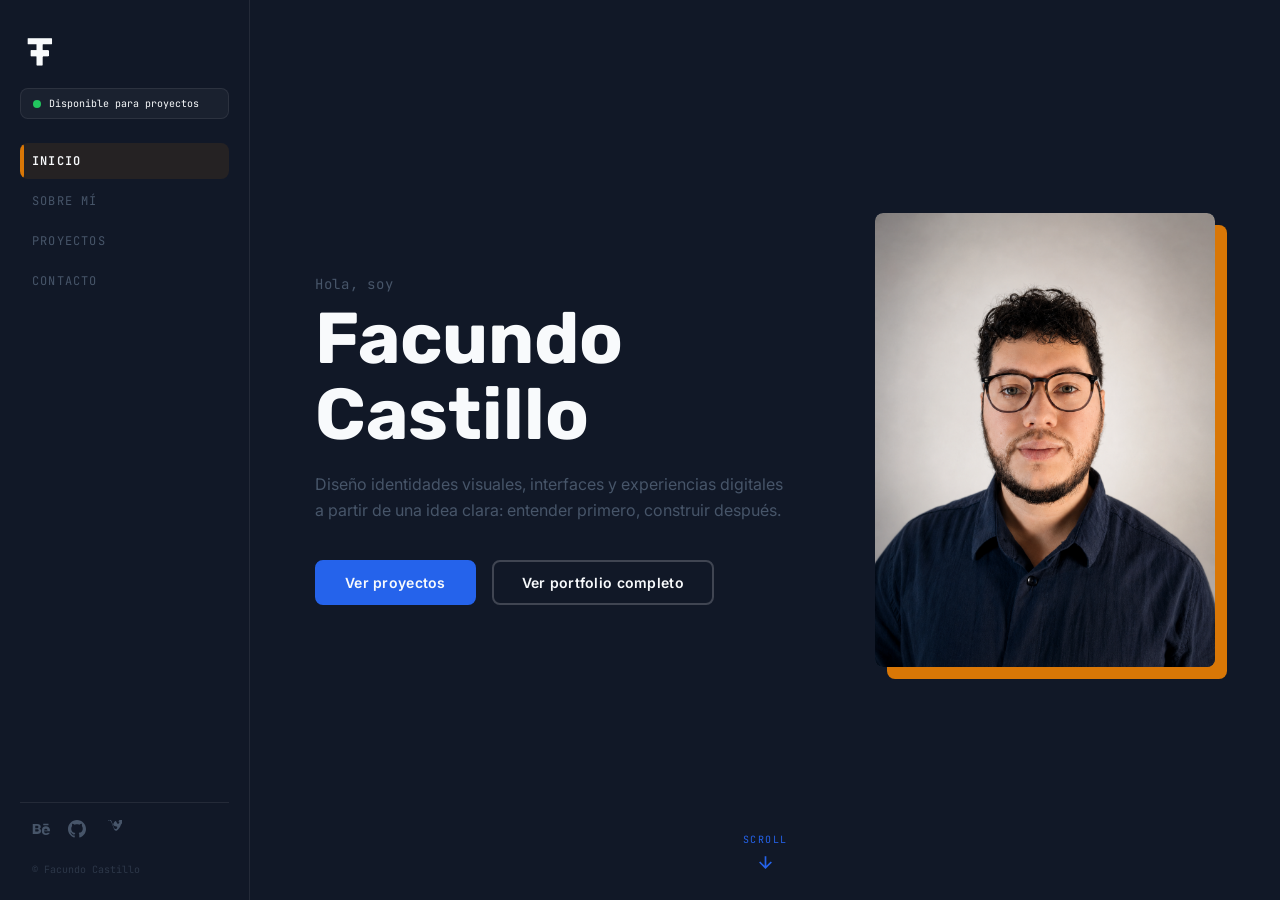
==== commit 73bc1858: "Update index.html se corrige email" ====
--- a/index.html
+++ b/index.html
@@ -202,7 +202,7 @@
         <div class="seccionContacto__datos animarEntrada">
           <div class="datoContacto">
             <span class="etiquetaTecnica">email</span>
-            <a href="mailto:hola@facundocastillo.com">hola@facundocastillo.com</a>
+            <a href="mailto:facundohcastillo@gmail.com">facundohcastillo@gmail.com</a>
           </div>
           <div class="datoContacto">
             <span class="etiquetaTecnica">ubicación</span>
